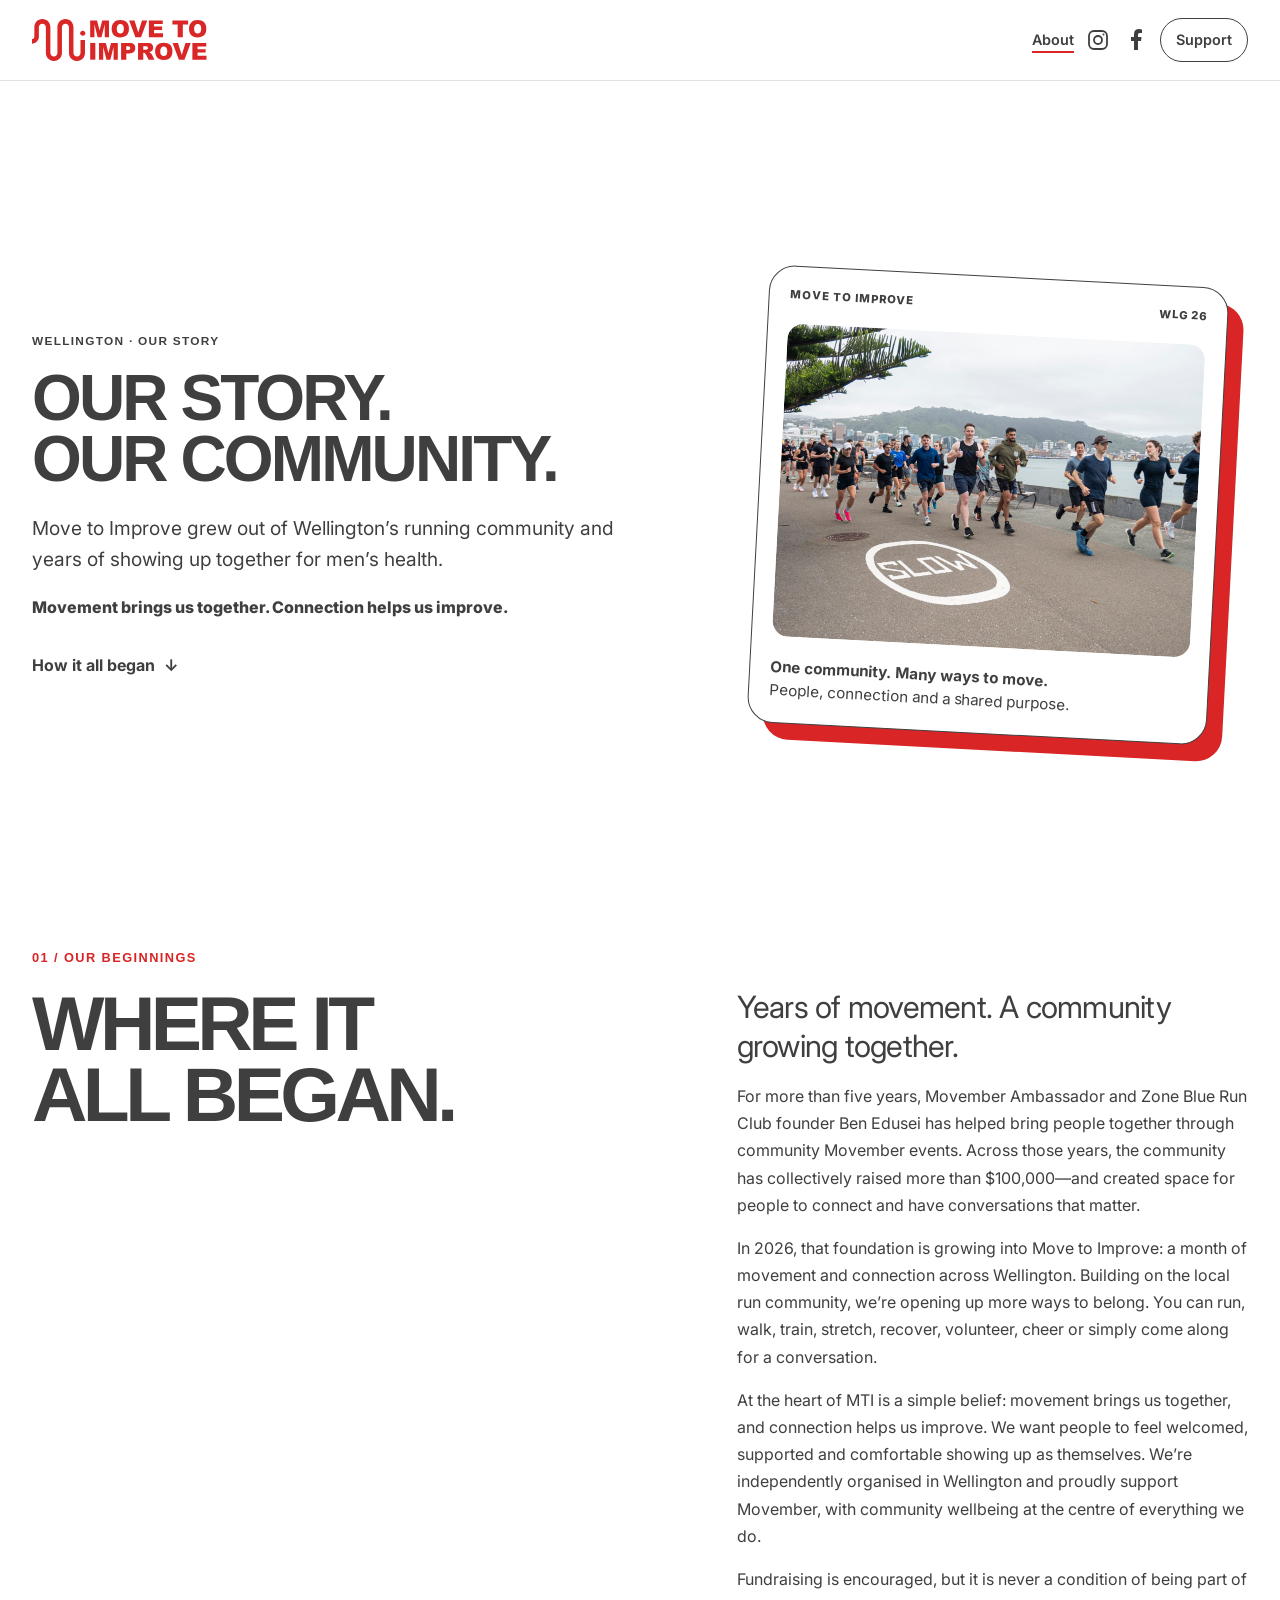
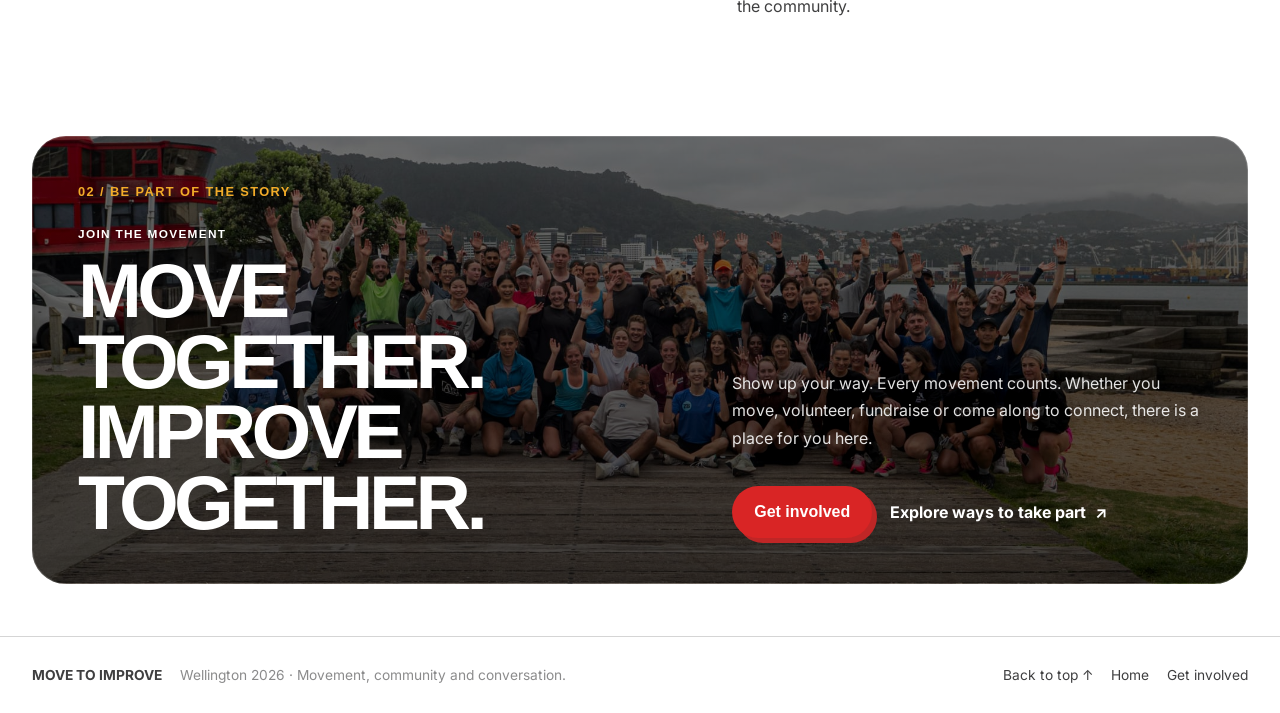
==== about.html @ 5850c08f "Added social media buttons, updated navigation and changed section padding for improved readability" ====
<!doctype html>
<html lang="en">
<head>
  <meta charset="UTF-8" />
  <meta name="viewport" content="width=device-width, initial-scale=1.0" />
  <meta name="description" content="Discover how Move to Improve grew from Wellington’s running community into a month of movement, connection and conversation for men’s health." />
  <title>Our Story | Move to Improve Wellington 2026</title>
  <link rel="icon" type="image/svg+xml" href="images/logos/MTI_Logo%20Only.svg" />
  <link rel="preconnect" href="https://fonts.googleapis.com">
  <link rel="preconnect" href="https://fonts.gstatic.com" crossorigin>
  <link href="https://fonts.googleapis.com/css2?family=Inter:wght@400;500;600;700;800&display=swap" rel="stylesheet">
  <!-- Reuse the homepage styles, with responsive overrides last. -->
  <link rel="stylesheet" href="css/theme.css" />
  <link rel="stylesheet" href="css/base.css" />
  <link rel="stylesheet" href="css/layout.css" />
  <link rel="stylesheet" href="css/components.css" />
  <link rel="stylesheet" href="css/hero.css" />
  <link rel="stylesheet" href="css/sections.css" />
  <link rel="stylesheet" href="css/responsive.css" />
</head>
<body>
  <header class="site-header">
    <a class="brand" href="index.html" aria-label="Home">
      <picture>
        <source media="(max-width: 560px)" srcset="images/logos/MTI_Logo%20Only.svg">
        <img src="images/logos/MTI_Stacked Lettering.svg" alt="Move to Improve">
      </picture>
    </a>
    <nav class="nav" aria-label="Primary navigation">
      <a class="nav-about" href="about.html" aria-current="page">About</a>
      <!-- Replace platform homepages with the campaign profile URLs when ready. -->
      <a class="nav-social" href="https://www.instagram.com/mo_bros_wellington" target="_blank" rel="noopener noreferrer" aria-label="Instagram (opens in a new tab)">
        <svg viewBox="0 0 24 24" fill="none" stroke="currentColor" stroke-width="1.8" aria-hidden="true" focusable="false">
          <rect x="3" y="3" width="18" height="18" rx="5" />
          <circle cx="12" cy="12" r="4" />
          <circle cx="17.5" cy="6.5" r="1" fill="currentColor" stroke="none" />
        </svg>
      </a>
      <a class="nav-social" href="https://www.facebook.com/" target="_blank" rel="noopener noreferrer" aria-label="Facebook (opens in a new tab)">
        <svg viewBox="0 0 24 24" fill="currentColor" aria-hidden="true" focusable="false">
          <path d="M14 22v-9h3l.5-4H14V7c0-1.2.4-2 2-2h2V1.5A23 23 0 0 0 15 1c-3 0-5 1.8-5 5v3H7v4h3v9z" />
        </svg>
      </a>
      <a class="nav-cta" href="index.html#support">Support</a>
    </nav>
  </header>

  <main id="top">
    <section class="hero section" aria-labelledby="story-heading">
      <div class="hero-copy">
        <p class="eyebrow">Wellington · Our story</p>
        <h1 id="story-heading">Our story.<br><span>Our community.</span></h1>
        <p class="hero-text">
          Move to Improve grew out of Wellington’s running community and years of showing up together for men’s health.
        </p>
        <p class="hero-participation">Movement brings us together. Connection helps us improve.</p>
        <div class="hero-actions">
          <a class="text-link" href="#our-story">How it all began <span aria-hidden="true">↓</span></a>
        </div>
      </div>

      <div class="hero-art">
        <div class="hero-card">
          <div class="hero-card-top">
            <span>MOVE TO IMPROVE</span>
            <span>WLG 26</span>
          </div>
          <img
            class="hero-card-photo"
            src="images/movement.jpeg"
            alt="A community group running together along the Wellington waterfront"
          >
          <p><strong>One community. Many ways to move.</strong><br>People, connection and a shared purpose.</p>
        </div>
      </div>
    </section>

    <section class="section intro" id="our-story" aria-labelledby="beginnings-heading">
      <div class="section-label">01 / OUR BEGINNINGS</div>
      <div class="intro-grid">
        <h2 id="beginnings-heading">Where it<br><span>all began.</span></h2>
        <div class="intro-copy">
          <p class="lead">Years of movement. A community growing together.</p>
          <p>
            For more than five years, Movember Ambassador and Zone Blue Run Club founder Ben Edusei has helped bring people together through community Movember events. Across those years, the community has collectively raised more than $100,000—and created space for people to connect and have conversations that matter.
          </p>
          <p>
            In 2026, that foundation is growing into Move to Improve: a month of movement and connection across Wellington. Building on the local run community, we’re opening up more ways to belong. You can run, walk, train, stretch, recover, volunteer, cheer or simply come along for a conversation.
          </p>
          <p>
            At the heart of MTI is a simple belief: movement brings us together, and connection helps us improve. We want people to feel welcomed, supported and comfortable showing up as themselves. We’re independently organised in Wellington and proudly support Movember, with community wellbeing at the centre of everything we do.
          </p>
          <p>Fundraising is encouraged, but it is never a condition of being part of the community.</p>
        </div>
      </div>
    </section>

    <section class="section support" aria-labelledby="join-heading">
      <div class="support-panel">
        <div class="section-label">02 / BE PART OF THE STORY</div>
        <div class="support-grid">
          <div>
            <p class="eyebrow">Join the movement</p>
            <h2 id="join-heading">Move together.<br><span>Improve together.</span></h2>
          </div>
          <div class="support-copy">
            <p>Show up your way. Every movement counts. Whether you move, volunteer, fundraise or come along to connect, there is a place for you here.</p>
            <div class="hero-actions">
              <a class="button button-primary" href="https://movember.com/t/mtar-wellington?mc=1">Get involved</a>
              <a class="text-link" href="index.html#work">Explore ways to take part <span aria-hidden="true">↗</span></a>
            </div>
          </div>
        </div>
      </div>
    </section>
  </main>

  <footer class="footer">
    <div>
      <strong>MOVE TO IMPROVE</strong>
      <span>Wellington 2026 · Movement, community and conversation.</span>
    </div>
    <div class="footer-links">
      <a href="#top">Back to top ↑</a>
      <a href="index.html#top">Home</a>
      <a href="index.html#support">Get involved</a>
    </div>
  </footer>
</body>
</html>
---- css/theme.css ----
/* ==================== Theme variables ==================== */

:root {
  /* ===== THEME COLOURS =====
     Change these values to retheme the entire site. */
  --colour-ink: #3f3f40;
  --colour-paper: #ffffff;
  --colour-white: #ffffff;

  --colour-accent-1: #3f3f40; /* charcoal */
  --colour-accent-2: #1e6196; /* blue */
  --colour-accent-3: #d92525; /* red */
  --colour-accent-4: #f2ac29; /* gold */
  --colour-accent-5: #326a33; /* green */
  --colour-charcoal-deep: #000000;
  --colour-blue-deep: #003565;
  --colour-red-deep: #bf2626;
  --colour-gold-deep: #c08300;
  --colour-green-deep: #15511e;

  /* Semantic theme roles */
  --theme-text: var(--colour-ink);
  --theme-background: var(--colour-paper);
  --theme-header-background: rgba(255, 255, 255, 0.88);
  --theme-primary: var(--colour-accent-3);
  --theme-on-primary: var(--colour-white);
  --theme-squiggle: var(--colour-accent-3);

  /* Replace this URL with the final Get Involved image. */
  --support-background-image: url("../images/get_involved.jpeg");

  /* Replace this URL with the final Shed 6 photograph. */
  --flagship-background-image: url("../images/flagship.jpg");

  /* Cards / decorative colours */
  --card-1: var(--colour-accent-4);
  --card-2: var(--colour-accent-3);
  --card-3: var(--colour-accent-1);
  --card-4: var(--colour-accent-5);
  --card-5: var(--colour-accent-2);

  --max: 1240px;
  --section-padding: 48px 0 52px;
}
---- css/base.css ----
/* ==================== Global foundations ==================== */

* {
  box-sizing: border-box;
}

html {
  scroll-behavior: smooth;
}

html,
body {
  overflow-x: clip;
}

body {
  margin: 0;
  color: var(--theme-text);
  background: var(--theme-background);
  font-family: Inter, system-ui, -apple-system, BlinkMacSystemFont, "Segoe UI", sans-serif;
  line-height: 1.5;
}

html.card-dialog-open {
  overflow: hidden;
  scroll-behavior: auto;
}

body.card-dialog-open {
  position: fixed;
  right: 0;
  left: 0;
  width: 100%;
  overflow: hidden;
}

.sr-only {
  position: absolute;
  width: 1px;
  height: 1px;
  padding: 0;
  margin: -1px;
  overflow: hidden;
  clip: rect(0, 0, 0, 0);
  white-space: nowrap;
  border: 0;
}

h1,
h2,
h3,
.button,
.eyebrow,
.section-label,
.stat strong {
  font-family: "Arial Black", Arial, sans-serif;
}

a {
  color: inherit;
  text-decoration: none;
}

h2,
h3,
p {
  margin-top: 0;
}

h2 {
  margin-bottom: 0;
  font-size: clamp(3rem, 6vw, 6.7rem);
  line-height: 0.92;
  letter-spacing: -0.06em;
  text-transform: uppercase;
}

.lead {
  margin-bottom: 18px;
  font-size: clamp(1.4rem, 2.4vw, 2rem);
  line-height: 1.25;
  letter-spacing: -0.025em;
}
---- css/layout.css ----
/* ==================== Header and navigation ==================== */

.site-header {
  position: fixed;
  inset: 0 0 auto;
  z-index: 20;
  display: flex;
  justify-content: space-between;
  align-items: center;
  padding: 18px 32px;
  background: var(--theme-header-background);
  backdrop-filter: blur(12px);
  border-bottom: 1px solid rgba(23, 23, 23, 0.12);
}

.brand {
  display: flex;
  align-items: center;
}

.brand img {
  display: block;
  height: 42px;
  width: auto;
}

.nav {
  display: flex;
  align-items: center;
  gap: 10px;
  font-size: 0.9rem;
  font-weight: 600;
}

.nav a {
  display: inline-flex;
  align-items: center;
  justify-content: center;
  min-height: 44px;
  transition: opacity 180ms ease, transform 180ms ease;
}

.nav a:hover {
  opacity: 0.6;
  transform: translateY(-1px);
}

.nav a[aria-current="page"] {
  text-decoration: underline;
  text-decoration-color: var(--theme-primary);
  text-decoration-thickness: 2px;
  text-underline-offset: 6px;
}

.nav-cta {
  padding: 10px 15px;
  border: 1px solid var(--theme-text);
  border-radius: 999px;
}

.nav-social {
  width: 28px;
  flex-shrink: 0;
}

.nav-social svg {
  width: 24px;
  height: 24px;
}

/* ==================== Shared layout and decoration ==================== */

main {
  position: relative;
  isolation: isolate;
}

.section {
  position: relative;
  width: min(var(--max), calc(100% - 64px));
  margin-inline: auto;
}

.squiggle-wrap {
  position: absolute;
  inset: 0;
  left: 50%;
  width: min(100vw, 1450px);
  height: 100%;
  transform: translateX(-50%);
  z-index: -1;
  pointer-events: none;
}

.squiggle {
  width: 100%;
  height: 100%;
  overflow: visible;
}

#squiggleLine {
  color: var(--theme-squiggle);
  transition: color 500ms ease;
}

.squiggle-track,
.squiggle-progress {
  fill: none;
  stroke: currentColor;
  stroke-width: 10;
  stroke-linecap: round;
  stroke-linejoin: round;
  vector-effect: non-scaling-stroke;
}

.squiggle-track {
  opacity: 0.35;
  transition: opacity 700ms ease;
}

.squiggle-progress {
  opacity: 0;
  stroke-dasharray: var(--fundraising-progress, 0) 100;
  transition: opacity 700ms ease, stroke-dasharray 1000ms ease;
}

.squiggle-wrap.has-fundraising-data .squiggle-track {
  opacity: 0.12;
}

.squiggle-wrap.has-fundraising-data .squiggle-progress {
  opacity: 0.55;
}

/* ==================== Footer ==================== */

.footer {
  padding: 28px 32px;
  display: flex;
  justify-content: space-between;
  align-items: center;
  gap: 30px;
  border-top: 1px solid rgba(23, 23, 23, 0.18);
  font-size: 0.86rem;
}

.footer strong {
  margin-right: 14px;
}

.footer span {
  opacity: 0.6;
}

.footer-links {
  display: flex;
  gap: 18px;
  flex-wrap: wrap;
}
---- css/components.css ----
/* ==================== Shared components and content patterns ==================== */

.eyebrow,
.section-label {
  font-size: 0.74rem;
  font-weight: 800;
  letter-spacing: 0.11em;
  text-transform: uppercase;
}

.section-label {
  font-size: 0.8rem;
  color: var(--colour-accent-3);
}

.hero-actions {
  display: flex;
  align-items: center;
  flex-wrap: wrap;
  gap: 18px;
  margin-top: 34px;
}

.button {
  display: inline-flex;
  align-items: center;
  justify-content: center;
  min-height: 52px;
  padding: 0 22px;
  border-radius: 999px;
  font-weight: 700;
  transition: transform 180ms ease, box-shadow 180ms ease;
}

.button-primary {
  background: var(--theme-primary);
  color: var(--theme-on-primary);
}

.button-primary,
.flagship-button {
  box-shadow: 5px 5px 0 var(--colour-red-deep);
}

.button-primary:hover,
.flagship-button:hover {
  transform: translate(-2px, -2px);
  box-shadow: 8px 8px 0 var(--colour-red-deep);
}

.text-link,
.arrow-link {
  font-weight: 700;
}

.text-link span,
.arrow-link span {
  margin-left: 5px;
}

.intro-grid,
.support-grid {
  display: grid;
  grid-template-columns: 1.1fr 0.9fr;
  gap: 80px;
  margin-top: 21px;
}

.intro-copy,
.support-copy,
.section-heading > p,
.impact-top > p {
  max-width: 54ch;
}

.intro-copy p:not(.lead),
.support-copy p {
  font-size: 1rem;
  line-height: 1.7;
}

.arrow-link {
  display: inline-flex;
  margin-top: 18px;
}

.section-heading,
.impact-top {
  margin: 20px 0 60px;
  display: flex;
  justify-content: space-between;
  align-items: flex-end;
  gap: 60px;
}

.events-heading > *,
.flagship-grid > *,
.partners-heading > * {
  min-width: 0;
}

.fundraising-unit {
  font-size: 0.65em;
}

.fundraising-updated {
  display: block;
  margin-top: 6px;
  font-size: 0.68rem;
  font-weight: 500;
  opacity: 0.7;
}
---- css/hero.css ----
/* ==================== Hero ==================== */

.hero {
  min-height: 100svh;
  padding-top: 145px;
  padding-bottom: 35px;
  display: grid;
  grid-template-columns: 1.1fr 0.9fr;
  gap: 60px;
  align-items: center;
}

.hero h1 {
  margin: 18px 0 24px;
  max-width: 800px;
  font-size: clamp(3rem, 5vw, 5rem);
  line-height: 0.94;
  letter-spacing: -0.045em;
  text-transform: uppercase;
}

.hero-text {
  max-width: 600px;
  font-size: clamp(1rem, 1.6vw, 1.2rem);
  line-height: 1.65;
}

.hero-participation {
  max-width: 600px;
  margin-top: 18px;
  font-weight: 800;
}

.hero-impact-summary {
  display: grid;
  grid-template-columns: repeat(4, minmax(0, 1fr));
  width: min(100%, 600px);
  margin: 30px 0 0;
  padding-top: 18px;
  border-top: 1px solid var(--theme-text);
}

.hero-impact-summary > div {
  min-width: 0;
  padding-right: 18px;
}

.hero-impact-summary > div + div {
  padding-left: 18px;
  border-left: 1px solid var(--theme-text);
}

.hero-impact-summary dt {
  font-family: "Arial Black", Arial, sans-serif;
  font-size: clamp(1.15rem, 2vw, 1.45rem);
  line-height: 1;
  letter-spacing: -0.035em;
}

.hero-impact-summary dd {
  max-width: 18ch;
  margin: 7px 0 0;
  font-size: 0.72rem;
  font-weight: 500;
  line-height: 1.35;
}

.hero-art {
  position: relative;
  min-height: 560px;
  display: grid;
  place-items: center;
}

.hero-card {
  width: min(100%, 460px);
  padding: 20px;
  background: var(--colour-white);
  border: 1.5px solid var(--theme-text);
  border-radius: 26px;
  box-shadow: 16px 16px 0 var(--colour-accent-3);
  transform: rotate(3deg);
}

.hero-card-top {
  display: flex;
  justify-content: space-between;
  font-size: 0.7rem;
  font-weight: 800;
  letter-spacing: 0.09em;
}

.hero-card-photo {
  display: block;
  width: 100%;
  aspect-ratio: 4 / 3;
  margin: 20px 0;
  object-fit: cover;
  object-position: center 60%;
  border-radius: 16px;
}

.hero-card p {
  margin: 0;
  max-width: 35ch;
  font-size: 0.95rem;
}
---- css/sections.css ----
/* ==================== Shared section spacing ==================== */

.intro,
.work,
.events,
.flagship,
.impact,
.partners,
.support {
  padding: var(--section-padding);
}

/* ==================== Events ==================== */

.events-heading {
  display: grid;
  grid-template-columns: 1.35fr 0.65fr;
  gap: 72px;
  align-items: end;
  margin: 35px 0 58px;
}

.events-heading h2 {
  font-size: clamp(3.2rem, 6vw, 6.5rem);
}

.events-heading p {
  max-width: 52ch;
  margin-bottom: 0;
  color: var(--theme-text);
  font-size: 1.05rem;
  line-height: 1.6;
}

.event-cards {
  display: grid;
  grid-template-columns: repeat(4, minmax(0, 1fr));
  gap: 18px;
}

.event-card {
  --shadow-colour: var(--colour-accent-2);

  min-height: 350px;
  padding: 28px;
  display: flex;
  flex-direction: column;
  justify-content: space-between;
  color: var(--colour-white);
  background: var(--colour-blue-deep);
  border: 1.5px solid var(--theme-text);
  border-radius: 26px;
  box-shadow: 8px 8px 0 var(--shadow-colour);
  transition: transform 220ms ease, box-shadow 220ms ease;
}

.event-card:hover {
  transform: translateY(-8px) rotate(-1deg);
  box-shadow: 12px 12px 0 var(--shadow-colour);
}

.event-card:nth-child(1) {
  --shadow-colour: var(--colour-accent-4);

  background: var(--colour-gold-deep);
}

.event-card:nth-child(4) {
  --shadow-colour: var(--colour-accent-5);

  background: var(--colour-green-deep);
}

.event-card-featured {
  --shadow-colour: var(--colour-accent-3);

  background: var(--colour-red-deep);
}

.event-meta {
  display: flex;
  align-items: center;
  justify-content: space-between;
  gap: 12px;
  font-size: 0.66rem;
  font-weight: 700;
  letter-spacing: 0.13em;
  text-transform: uppercase;
}

.event-tag {
  padding: 8px 10px;
  background: rgba(255, 255, 255, 0.09);
  border: 1px solid rgba(255, 255, 255, 0.28);
  border-radius: 999px;
  white-space: nowrap;
}

.event-card:nth-child(1) .event-tag {
  background: rgba(0, 0, 0, 0.06);
  border-color: rgba(0, 0, 0, 0.22);
}

.event-card h3 {
  margin-bottom: 4px;
  font-size: clamp(1.35rem, 1.8vw, 2rem);
  line-height: 0.98;
  letter-spacing: -0.035em;
  text-transform: uppercase;
  overflow-wrap: anywhere;
}

@media (min-width: 901px) {
  .event-card:nth-child(2) h3 {
    font-size: clamp(1.25rem, 1.65vw, 1.8rem);
  }
}

.event-card p {
  margin-bottom: 0;
  color: rgba(255, 255, 255, 0.86);
  font-size: 0.88rem;
  line-height: 1.55;
}

/* ==================== Flagship ==================== */

.flagship-grid {
  display: grid;
  grid-template-columns: minmax(0, 0.95fr) minmax(0, 1.05fr);
  gap: 70px;
  margin-top: 34px;
  align-items: stretch;
}

.flagship-copy {
  padding: 20px 0;
}

.flagship-date {
  margin-bottom: 28px;
  color: var(--colour-accent-3);
  font-size: 0.74rem;
  font-weight: 800;
  letter-spacing: 0.16em;
  text-transform: uppercase;
}

.flagship h2 {
  font-size: clamp(3rem, 5vw, 5.6rem);
}

.flagship-lead {
  margin: 34px 0 38px;
  font-size: clamp(1.15rem, 1.8vw, 1.45rem);
  font-weight: 800;
  line-height: 1.35;
}

.event-details {
  margin: 0 0 42px;
}

.event-details > div {
  display: grid;
  grid-template-columns: 86px 1fr;
  gap: 18px;
  padding: 17px 0;
  border-top: 1px solid rgba(23, 23, 23, 0.2);
}

.event-details > div:last-child {
  border-bottom: 1px solid rgba(23, 23, 23, 0.2);
}

.event-details dt {
  font-size: 0.7rem;
  letter-spacing: 0.15em;
  text-transform: uppercase;
  opacity: 0.65;
}

.event-details dd {
  margin: 0;
  font-weight: 800;
}

.flagship-button {
  gap: 28px;
  min-height: 58px;
  padding-inline: 26px;
  color: var(--colour-white);
  background: var(--colour-accent-3);
}

.flagship-visual {
  min-height: 650px;
  padding: 34px;
  display: flex;
  flex-direction: column;
  justify-content: flex-end;
  color: var(--colour-white);
  background-image:
    linear-gradient(180deg, transparent 48%, rgba(0, 0, 0, 0.66)),
    var(--flagship-background-image);
  background-position: center;
  background-size: cover;
  border: 1.5px solid var(--theme-text);
  border-radius: 28px;
  box-shadow: 14px 14px 0 var(--colour-accent-2);
  overflow: hidden;
}

.flagship-visual strong {
  font-family: "Arial Black", Arial, sans-serif;
  font-size: clamp(2.8rem, 5vw, 5rem);
  line-height: 0.9;
  text-transform: uppercase;
}

.flagship-visual span {
  margin-top: 18px;
  font-size: 0.66rem;
  font-weight: 700;
  letter-spacing: 0.16em;
  text-transform: uppercase;
}

/* ==================== Impact ==================== */

.stats {
  display: grid;
  grid-template-columns: repeat(4, 1fr);
  gap: 24px;
}

.stat {
  padding: 30px 0;
  border-top: 2px solid var(--theme-text);
}

.stat strong {
  display: block;
  font-size: clamp(4rem, 8vw, 8rem);
  line-height: 0.85;
  letter-spacing: -0.065em;
}

.stat > span {
  display: block;
  margin-top: 18px;
  font-weight: 700;
}

/* ==================== Partners ==================== */

.partners-heading {
  display: grid;
  grid-template-columns: minmax(0, 1.45fr) minmax(280px, 0.55fr);
  gap: 70px;
  align-items: end;
  margin: 34px 0 62px;
}

.partners-heading h2 {
  font-size: clamp(3.2rem, 5.6vw, 6.2rem);
}

.partners-copy {
  font-size: 1rem;
  line-height: 1.65;
}

.sponsor-distinction {
  margin-bottom: 0;
  font-weight: 800;
}

.partner-grid {
  display: grid;
  grid-template-columns: repeat(4, minmax(0, 1fr));
  gap: 16px;
}

.partner-mark {
  --shadow-colour: var(--colour-accent-5);

  min-height: 135px;
  padding: 22px;
  display: grid;
  place-items: center;
  background: var(--colour-white);
  border: 1.5px solid var(--theme-text);
  border-radius: 20px;
  box-shadow: 6px 6px 0 var(--shadow-colour);
  font-family: "Arial Black", Arial, sans-serif;
  font-size: clamp(0.95rem, 1.4vw, 1.25rem);
  text-align: center;
  text-transform: uppercase;
  transition: transform 180ms ease, box-shadow 180ms ease;
}

.partner-mark:hover {
  transform: translate(-2px, -2px) rotate(-1deg);
  box-shadow: 9px 9px 0 var(--shadow-colour);
}

.partner-mark:nth-child(4n + 2) {
  --shadow-colour: var(--colour-accent-2);
}

.partner-mark:nth-child(4n + 3) {
  --shadow-colour: var(--colour-accent-4);
}

.partner-mark:nth-child(4n + 4) {
  --shadow-colour: var(--colour-accent-3);
}

.partner-mark:first-child {
  text-transform: lowercase;
}

.partner-note {
  margin: 18px 0 0;
  font-size: 0.72rem;
  opacity: 0.66;
}

/* ==================== Support ==================== */

.support-panel {
  position: relative;
  isolation: isolate;
  overflow: hidden;
  padding: 46px;
  border-radius: 34px;
  color: var(--colour-white);
  background-color: var(--colour-charcoal-deep);
  background-image:
    linear-gradient(rgba(0, 0, 0, 0.5), rgba(0, 0, 0, 0.72)),
    var(--support-background-image);
  background-position: center;
  background-size: cover;
  box-shadow: inset 0 0 0 1px rgba(255, 255, 255, 0.16);
}

.support-panel .section-label {
  color: var(--colour-accent-4);
}

.support-grid {
  margin-top: 24px;
  align-items: end;
}

.support-copy p {
  color: rgba(255, 255, 255, 0.88);
  text-shadow: 0 1px 16px rgba(0, 0, 0, 0.5);
}

.support .text-link {
  color: var(--colour-white);
}
---- css/responsive.css ----
/* ==================== Responsive layouts ==================== */

@media (max-width: 900px) {
  .site-header {
    padding-inline: 18px;
  }

  .nav {
    gap: 6px;
    font-size: 0.8rem;
  }

  .section {
    width: min(100% - 36px, var(--max));
  }

  .hero,
  .intro-grid,
  .support-grid,
  .events-heading,
  .flagship-grid,
  .partners-heading {
    grid-template-columns: 1fr;
    gap: 50px;
  }

  .hero-copy,
  .intro-grid > *,
  .section-heading > *,
  .impact-top > *,
  .support-grid > * {
    min-width: 0;
  }

  .hero {
    padding-top: 105px;
  }

  .hero-art {
    min-height: 460px;
  }

  .section-heading,
  .impact-top {
    display: block;
  }

  .section-heading > p,
  .impact-top > p {
    margin-top: 24px;
  }

  .cards,
  .stats,
  .event-cards,
  .partner-grid {
    grid-template-columns: repeat(2, 1fr);
  }

  .events-heading,
  .flagship-grid,
  .partners-heading {
    margin-top: 25px;
  }

  .event-card {
    min-height: 300px;
  }

  .flagship-visual {
    min-height: 540px;
  }

  .feature-card:nth-child(n) {
    grid-column: span 1;
  }

  .feature-card {
    min-height: 240px;
  }

  .squiggle-wrap {
    width: 180vw;
  }

  .squiggle-track,
  .squiggle-progress {
    stroke-width: 8;
  }
}

@media (max-width: 560px) {
  :root {
    --section-padding: 36px 0 40px;
  }

  .brand img {
    height: 34px;
  }

  .hero h1 {
    max-width: 100%;
    font-size: clamp(2.6rem, 11vw, 3.6rem);
    line-height: 0.98;
  }

  h2 {
    max-width: 100%;
    font-size: clamp(2.25rem, 11vw, 3.15rem);
    line-height: 0.98;
    letter-spacing: -0.045em;
    overflow-wrap: break-word;
  }

  .support-panel h2 {
    font-size: clamp(2rem, 10vw, 2.8rem);
  }

  .feature-card .card-title {
    max-width: 100%;
    font-size: clamp(1.9rem, 10vw, 2.4rem);
    line-height: 1;
    overflow-wrap: anywhere;
  }

  .hero-card {
    width: 92%;
  }

  .hero-impact-summary {
    grid-template-columns: repeat(2, minmax(0, 1fr));
    margin-top: 28px;
  }

  .hero-impact-summary > div {
    padding-right: 10px;
  }

  .hero-impact-summary > div + div {
    padding-left: 10px;
  }

  .hero-impact-summary > div:nth-child(odd) {
    padding-left: 0;
    border-left: 0;
  }

  .hero-impact-summary > div:nth-child(even) {
    padding-right: 0;
  }

  .hero-impact-summary > div:nth-child(-n + 2) {
    padding-bottom: 14px;
  }

  .hero-impact-summary > div:nth-child(n + 3) {
    padding-top: 14px;
    border-top: 1px solid var(--theme-text);
  }

  .hero-impact-summary dd {
    font-size: 0.68rem;
  }

  .support-panel {
    padding: 28px 22px;
    border-radius: 24px;
  }

  .cards {
    grid-template-columns: repeat(2, minmax(0, 1fr));
  }

  .feature-card {
    min-height: 140px;
  }

  .feature-card .card-front {
    padding: 18px;
  }

  .feature-card .activity-icon {
    width: min(76%, 100px);
  }

  .expanded-card-dialog {
    width: calc(100vw - 32px);
    height: min(75vh, 680px);
  }

  .expanded-card-dialog .card-title {
    max-width: 100%;
    font-size: clamp(2.2rem, 12vw, 3.5rem);
    line-height: 1;
    overflow-wrap: anywhere;
  }

  .event-cards,
  .partner-grid,
  .stats {
    grid-template-columns: 1fr;
  }

  .events-heading,
  .flagship-grid,
  .partners-heading {
    gap: 32px;
    margin-top: 19px;
    margin-bottom: 42px;
  }

  .events-heading h2,
  .flagship h2,
  .partners-heading h2 {
    font-size: clamp(2.25rem, 11vw, 3.15rem);
  }

  .event-card {
    min-height: 255px;
    padding: 24px;
    box-shadow: 6px 6px 0 var(--shadow-colour);
  }

  .event-meta {
    align-items: flex-start;
  }

  .event-tag {
    white-space: normal;
    text-align: right;
  }

  .flagship-visual {
    min-height: 410px;
    padding: 24px;
    box-shadow: 8px 8px 0 var(--colour-accent-2);
  }

  .event-details > div {
    grid-template-columns: 70px 1fr;
  }

  .partner-mark {
    min-height: 100px;
    box-shadow: 5px 5px 0 var(--shadow-colour);
  }

  .button {
    max-width: 100%;
    padding-inline: 18px;
    text-align: center;
  }

  .footer {
    display: block;
  }

  .footer-links {
    margin-top: 16px;
  }
}

@media (prefers-reduced-motion: reduce) {
  html {
    scroll-behavior: auto;
  }

  .nav a,
  .button,
  #squiggleLine,
  .squiggle-track,
  .squiggle-progress,
  .flip-card-toggle,
  .flip-card-inner,
  .card-front::before,
  .event-card,
  .partner-mark {
    transition: none;
  }

  .nav a:hover,
  .button:hover,
  .flip-card-toggle:hover,
  .event-card:hover,
  .partner-mark:hover {
    transform: none;
  }
}
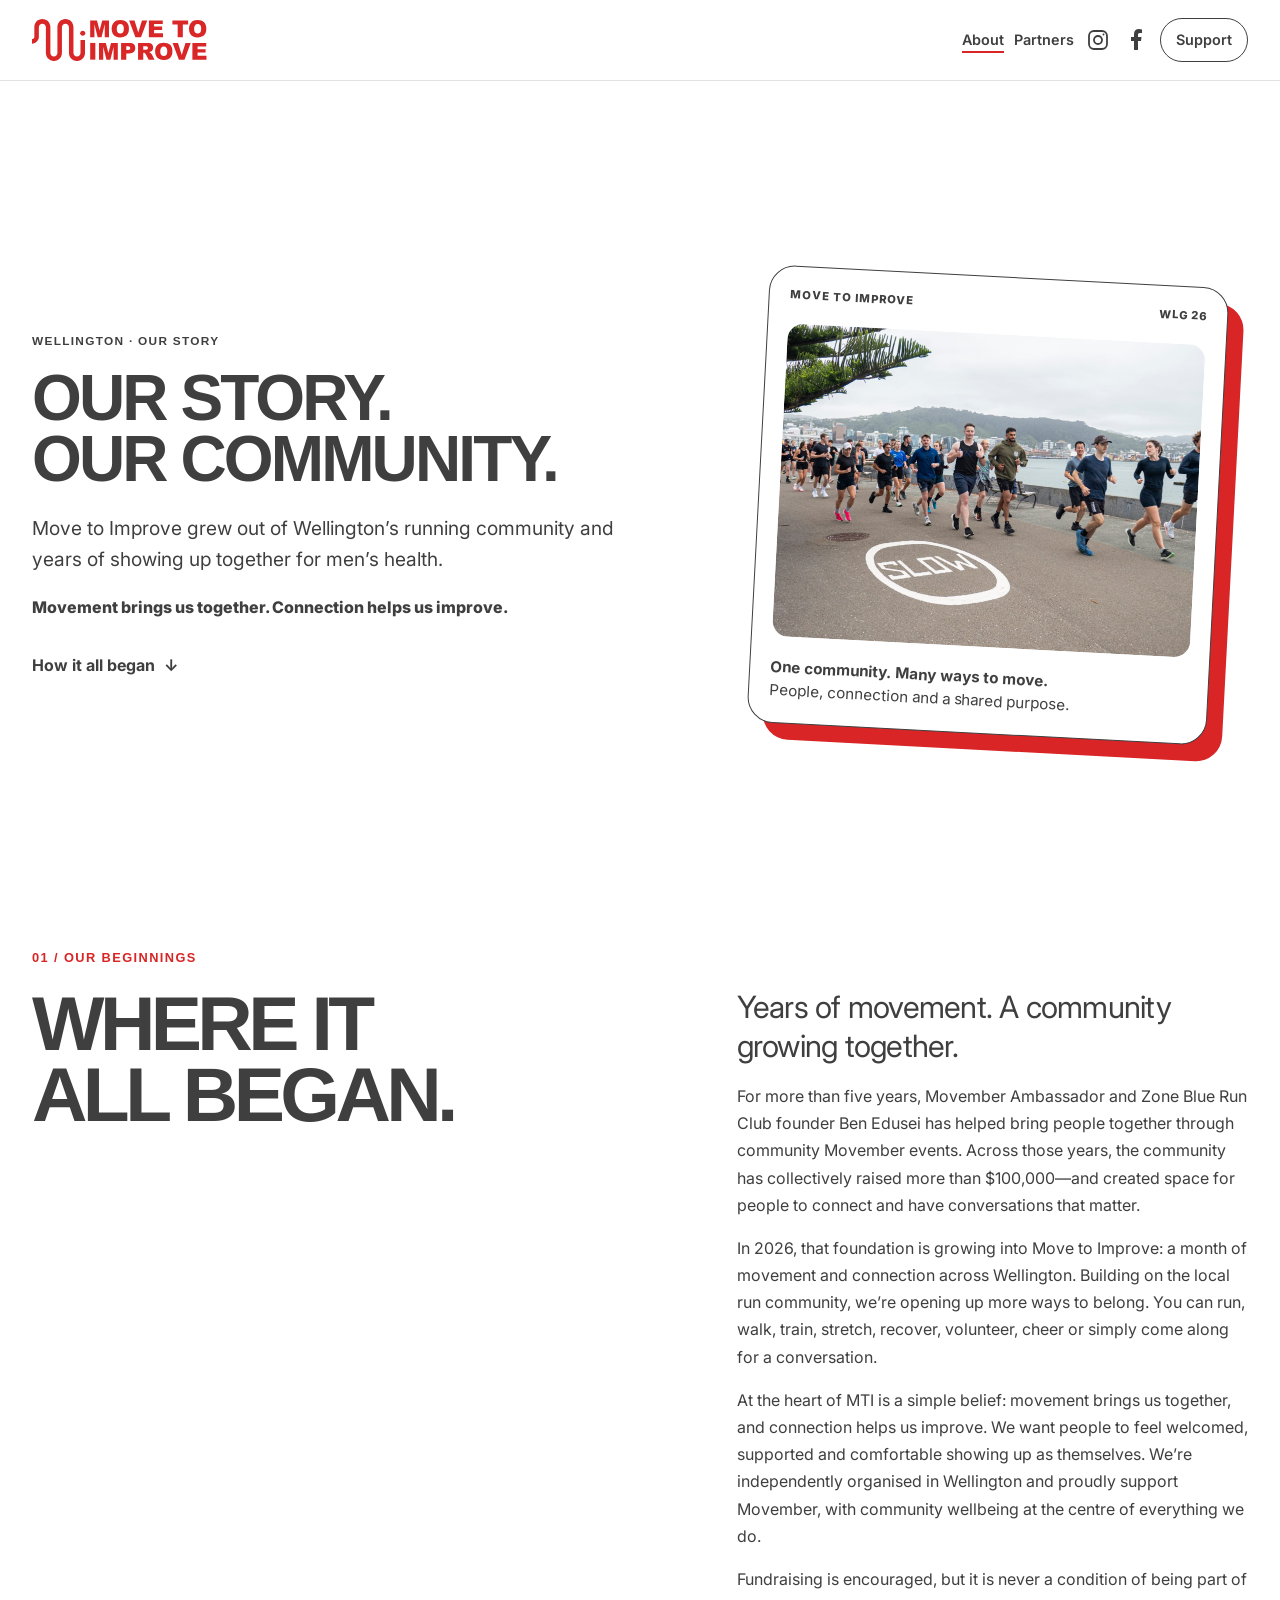
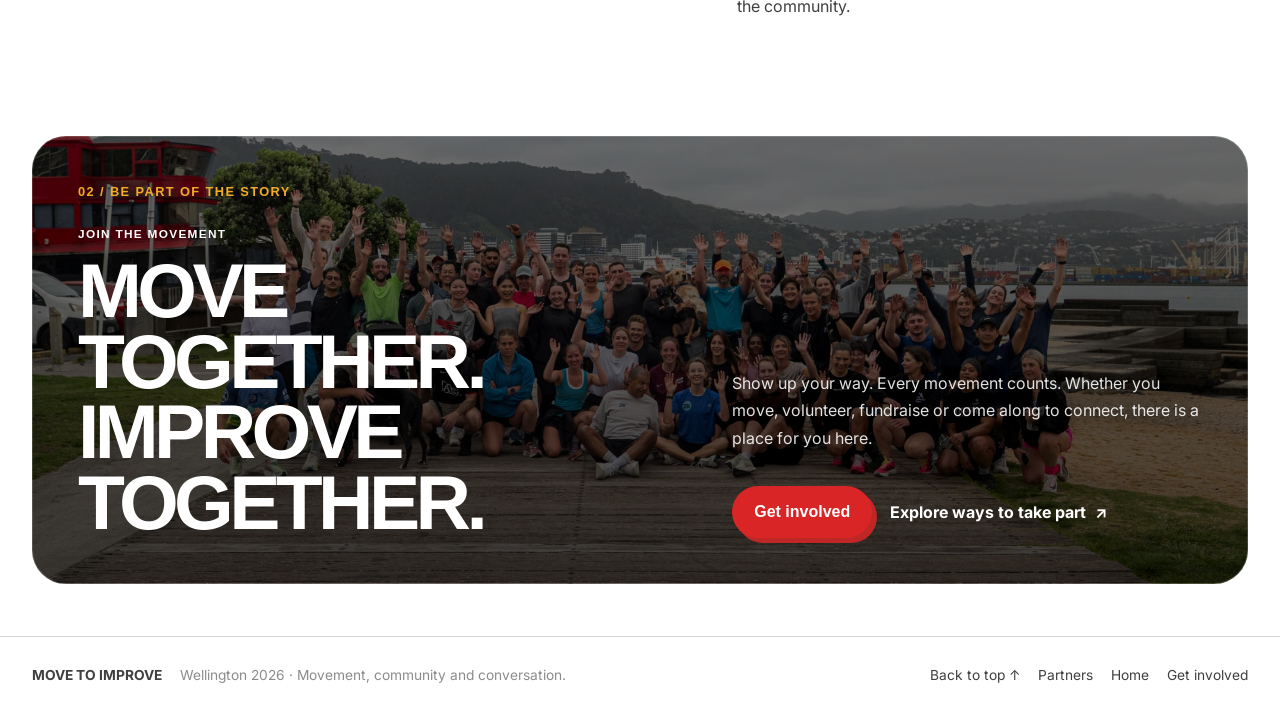
==== commit 39ad3449: "Added flagship event details. updated partnership logos and page" ====
--- a/about.html
+++ b/about.html
@@ -5,7 +5,9 @@
   <meta name="viewport" content="width=device-width, initial-scale=1.0" />
   <meta name="description" content="Discover how Move to Improve grew from Wellington’s running community into a month of movement, connection and conversation for men’s health." />
   <title>Our Story | Move to Improve Wellington 2026</title>
-  <link rel="icon" type="image/svg+xml" href="images/logos/MTI_Logo%20Only.svg" />
+  <link rel="icon" type="image/png" sizes="32x32" href="images/logos/favicon-32.png?v=2" />
+  <link rel="icon" type="image/png" sizes="96x96" href="images/logos/favicon-96.png?v=2" />
+  <link rel="apple-touch-icon" sizes="180x180" href="images/logos/apple-touch-icon.png" />
   <link rel="preconnect" href="https://fonts.googleapis.com">
   <link rel="preconnect" href="https://fonts.gstatic.com" crossorigin>
   <link href="https://fonts.googleapis.com/css2?family=Inter:wght@400;500;600;700;800&display=swap" rel="stylesheet">
@@ -28,20 +30,21 @@
     </a>
     <nav class="nav" aria-label="Primary navigation">
       <a class="nav-about" href="about.html" aria-current="page">About</a>
+      <a href="partners.html">Partners</a>
       <!-- Replace platform homepages with the campaign profile URLs when ready. -->
-      <a class="nav-social" href="https://www.instagram.com/mo_bros_wellington" target="_blank" rel="noopener noreferrer" aria-label="Instagram (opens in a new tab)">
+      <a class="nav-social" href="https://www.instagram.com/movetoimprove.wlg/" target="_blank" rel="noopener noreferrer" aria-label="Instagram (opens in a new tab)">
         <svg viewBox="0 0 24 24" fill="none" stroke="currentColor" stroke-width="1.8" aria-hidden="true" focusable="false">
           <rect x="3" y="3" width="18" height="18" rx="5" />
           <circle cx="12" cy="12" r="4" />
           <circle cx="17.5" cy="6.5" r="1" fill="currentColor" stroke="none" />
         </svg>
       </a>
-      <a class="nav-social" href="https://www.facebook.com/" target="_blank" rel="noopener noreferrer" aria-label="Facebook (opens in a new tab)">
+      <a class="nav-social" href="https://www.facebook.com/movetoimprovewellington" target="_blank" rel="noopener noreferrer" aria-label="Facebook (opens in a new tab)">
         <svg viewBox="0 0 24 24" fill="currentColor" aria-hidden="true" focusable="false">
           <path d="M14 22v-9h3l.5-4H14V7c0-1.2.4-2 2-2h2V1.5A23 23 0 0 0 15 1c-3 0-5 1.8-5 5v3H7v4h3v9z" />
         </svg>
       </a>
-      <a class="nav-cta" href="index.html#support">Support</a>
+      <a class="nav-cta" href="https://movember.com/t/mtar-wellington?mc=1">Support</a>
     </nav>
   </header>
 
@@ -122,6 +125,7 @@
     </div>
     <div class="footer-links">
       <a href="#top">Back to top ↑</a>
+      <a href="partners.html">Partners</a>
       <a href="index.html#top">Home</a>
       <a href="index.html#support">Get involved</a>
     </div>
--- a/css/theme.css
+++ b/css/theme.css
@@ -29,8 +29,8 @@
   /* Replace this URL with the final Get Involved image. */
   --support-background-image: url("../images/get_involved.jpeg");
 
-  /* Replace this URL with the final Shed 6 photograph. */
-  --flagship-background-image: url("../images/flagship.jpg");
+  /* Confirmed flagship venue: Toitū Pōneke, the hub. */
+  --flagship-background-image: url("../images/thehub.jpg");
 
   /* Cards / decorative colours */
   --card-1: var(--colour-accent-4);
--- a/css/components.css
+++ b/css/components.css
@@ -68,7 +68,7 @@
 
 .intro-copy,
 .support-copy,
-.section-heading > p,
+.section-heading-copy,
 .impact-top > p {
   max-width: 54ch;
 }
--- a/css/sections.css
+++ b/css/sections.css
@@ -14,14 +14,15 @@
 
 .events-heading {
   display: grid;
-  grid-template-columns: 1.35fr 0.65fr;
-  gap: 72px;
-  align-items: end;
+  grid-template-columns: 1.1fr 0.9fr;
+  gap: 60px;
+  align-items: start;
   margin: 35px 0 58px;
 }
 
 .events-heading h2 {
-  font-size: clamp(3.2rem, 6vw, 6.5rem);
+  font-size: clamp(3.2rem, 5vw, 5.6rem);
+  overflow-wrap: break-word;
 }
 
 .events-heading p {
@@ -32,49 +33,59 @@
   line-height: 1.6;
 }
 
+.events-intro p + p {
+  margin-top: 18px;
+}
+
 .event-cards {
   display: grid;
   grid-template-columns: repeat(4, minmax(0, 1fr));
   gap: 18px;
+  align-items: stretch;
+}
+
+.event-card,
+.event-panel {
+  --shadow-colour: var(--colour-accent-2);
+  --event-background: var(--colour-blue-deep);
+  --event-text: var(--colour-white);
+}
+
+.event-card,
+.event-panel-surface {
+  color: var(--event-text);
+  background: var(--event-background);
+  border: 1.5px solid var(--theme-text);
+  border-radius: 26px;
+  box-shadow: 8px 8px 0 var(--shadow-colour);
 }
 
 .event-card {
-  --shadow-colour: var(--colour-accent-2);
-
-  min-height: 350px;
+  min-height: 380px;
+  min-width: 0;
   padding: 28px;
   display: flex;
   flex-direction: column;
-  justify-content: space-between;
-  color: var(--colour-white);
-  background: var(--colour-blue-deep);
-  border: 1.5px solid var(--theme-text);
-  border-radius: 26px;
-  box-shadow: 8px 8px 0 var(--shadow-colour);
-  transition: transform 220ms ease, box-shadow 220ms ease;
-}
-
-.event-card:hover {
-  transform: translateY(-8px) rotate(-1deg);
-  box-shadow: 12px 12px 0 var(--shadow-colour);
-}
-
-.event-card:nth-child(1) {
+  gap: 24px;
+}
+
+.event-card[data-event="kickoff"],
+.event-panel[data-event="kickoff"] {
   --shadow-colour: var(--colour-accent-4);
-
-  background: var(--colour-gold-deep);
-}
-
-.event-card:nth-child(4) {
+  --event-background: var(--colour-gold-deep);
+  --event-text: var(--colour-charcoal-deep);
+}
+
+.event-card[data-event="wrapup"],
+.event-panel[data-event="wrapup"] {
   --shadow-colour: var(--colour-accent-5);
-
-  background: var(--colour-green-deep);
+  --event-background: var(--colour-green-deep);
 }
 
 .event-card-featured {
   --shadow-colour: var(--colour-accent-3);
 
-  background: var(--colour-red-deep);
+  --event-background: var(--colour-red-deep);
 }
 
 .event-meta {
@@ -82,6 +93,7 @@
   align-items: center;
   justify-content: space-between;
   gap: 12px;
+  flex-wrap: wrap;
   font-size: 0.66rem;
   font-weight: 700;
   letter-spacing: 0.13em;
@@ -96,31 +108,159 @@
   white-space: nowrap;
 }
 
-.event-card:nth-child(1) .event-tag {
+.event-card[data-event="kickoff"] .event-tag {
   background: rgba(0, 0, 0, 0.06);
   border-color: rgba(0, 0, 0, 0.22);
 }
 
 .event-card h3 {
   margin-bottom: 4px;
-  font-size: clamp(1.35rem, 1.8vw, 2rem);
+  font-size: clamp(1.2rem, 1.5vw, 1.65rem);
   line-height: 0.98;
   letter-spacing: -0.035em;
   text-transform: uppercase;
-  overflow-wrap: anywhere;
-}
-
-@media (min-width: 901px) {
-  .event-card:nth-child(2) h3 {
-    font-size: clamp(1.25rem, 1.65vw, 1.8rem);
-  }
+  overflow-wrap: normal;
 }
 
 .event-card p {
   margin-bottom: 0;
-  color: rgba(255, 255, 255, 0.86);
+  color: inherit;
   font-size: 0.88rem;
   line-height: 1.55;
+}
+
+.event-overview {
+  flex: 1;
+}
+
+.event-card .event-when {
+  margin: 18px 0;
+  font-weight: 600;
+}
+
+.event-action {
+  width: 100%;
+  min-height: 44px;
+  padding: 10px 18px;
+  gap: 12px;
+  justify-content: space-between;
+  color: var(--colour-charcoal-deep);
+  background: var(--colour-white);
+  border: 1.5px solid currentColor;
+  font-size: 0.85rem;
+  line-height: 1.4;
+  text-align: left;
+  cursor: pointer;
+  list-style: none;
+}
+
+.event-action::-webkit-details-marker {
+  display: none;
+}
+
+.event-action:hover {
+  text-decoration: underline;
+  text-underline-offset: 3px;
+}
+
+.event-action:focus-visible {
+  outline: 3px solid currentColor;
+  outline-offset: 4px;
+}
+
+.event-card .event-action:focus-visible,
+.event-panel .event-action:focus-visible {
+  outline-color: var(--event-text);
+}
+
+.event-action-icon::before {
+  content: "+";
+}
+
+.event-disclosure[open] .event-action-icon::before,
+.event-action[aria-expanded="true"] .event-action-icon::before {
+  content: "−";
+}
+
+.event-hide-label,
+.event-disclosure[open] .event-show-label,
+.event-action[aria-expanded="true"] .event-show-label {
+  display: none;
+}
+
+.event-disclosure[open] .event-hide-label,
+.event-action[aria-expanded="true"] .event-hide-label {
+  display: inline;
+}
+
+.event-description {
+  margin-top: 24px;
+}
+
+.event-description p + p {
+  margin-top: 18px;
+}
+
+.event-description .event-partners {
+  padding-top: 18px;
+  border-top: 1px solid currentColor;
+  font-weight: 600;
+}
+
+.event-card.is-active {
+  outline: 2px solid var(--event-text);
+  outline-offset: -8px;
+}
+
+.event-panel {
+  grid-column: 1 / -1;
+  min-width: 0;
+  scroll-margin-top: 110px;
+}
+
+.event-panel.is-animating {
+  overflow: clip;
+}
+
+.event-panel-surface {
+  display: grid;
+  grid-template-columns: minmax(0, 0.8fr) minmax(0, 1.2fr);
+  gap: 48px;
+  padding: 36px;
+}
+
+.event-panel h3 {
+  margin: 24px 0;
+  font-size: clamp(1.35rem, 3vw, 2.5rem);
+  line-height: 1.05;
+  letter-spacing: -0.035em;
+  text-transform: uppercase;
+  scroll-margin-top: 110px;
+}
+
+.event-panel h3:focus-visible {
+  outline: 2px solid currentColor;
+  outline-offset: 6px;
+}
+
+.event-panel .event-when {
+  margin-bottom: 24px;
+  font-weight: 600;
+}
+
+.event-panel .event-description {
+  max-width: 64ch;
+  margin-top: 0;
+  font-size: 1rem;
+  line-height: 1.7;
+}
+
+.event-panel .event-description p {
+  margin-bottom: 0;
+}
+
+.event-panel-close {
+  max-width: 210px;
 }
 
 /* ==================== Flagship ==================== */
@@ -185,6 +325,10 @@
   font-weight: 800;
 }
 
+.venue-subtitle {
+  font-weight: 500;
+}
+
 .flagship-button {
   gap: 28px;
   min-height: 58px;
@@ -194,36 +338,43 @@
 }
 
 .flagship-visual {
-  min-height: 650px;
+  position: relative;
+  isolation: isolate;
+  aspect-ratio: 1;
+  align-self: center;
   padding: 34px;
   display: flex;
   flex-direction: column;
   justify-content: flex-end;
   color: var(--colour-white);
-  background-image:
-    linear-gradient(180deg, transparent 48%, rgba(0, 0, 0, 0.66)),
-    var(--flagship-background-image);
-  background-position: center;
-  background-size: cover;
   border: 1.5px solid var(--theme-text);
   border-radius: 28px;
   box-shadow: 14px 14px 0 var(--colour-accent-2);
   overflow: hidden;
 }
 
+.flagship-visual::before {
+  content: "";
+  position: absolute;
+  inset: 0;
+  z-index: -1;
+  background-image:
+    linear-gradient(180deg, transparent 48%, rgba(0, 0, 0, 0.66)),
+    var(--flagship-background-image);
+  background-position: right center;
+  background-size: cover;
+}
+
 .flagship-visual strong {
   font-family: "Arial Black", Arial, sans-serif;
-  font-size: clamp(2.8rem, 5vw, 5rem);
-  line-height: 0.9;
-  text-transform: uppercase;
+  font-size: clamp(2.2rem, 4vw, 3.5rem);
+  line-height: 1.1;
 }
 
 .flagship-visual span {
-  margin-top: 18px;
-  font-size: 0.66rem;
-  font-weight: 700;
-  letter-spacing: 0.16em;
-  text-transform: uppercase;
+  margin-top: 8px;
+  font-size: 1.25rem;
+  font-weight: 500;
 }
 
 /* ==================== Impact ==================== */
@@ -280,6 +431,9 @@
   display: grid;
   grid-template-columns: repeat(4, minmax(0, 1fr));
   gap: 16px;
+  margin: 0;
+  padding: 0;
+  list-style: none;
 }
 
 .partner-mark {
@@ -301,7 +455,7 @@
 }
 
 .partner-mark:hover {
-  transform: translate(-2px, -2px) rotate(-1deg);
+  transform: translate(-2px, -2px);
   box-shadow: 9px 9px 0 var(--shadow-colour);
 }
 
@@ -317,14 +471,11 @@
   --shadow-colour: var(--colour-accent-3);
 }
 
-.partner-mark:first-child {
-  text-transform: lowercase;
-}
-
-.partner-note {
-  margin: 18px 0 0;
-  font-size: 0.72rem;
-  opacity: 0.66;
+.partner-mark img {
+  display: block;
+  width: 100%;
+  height: 90px;
+  object-fit: contain;
 }
 
 /* ==================== Support ==================== */
--- a/css/responsive.css
+++ b/css/responsive.css
@@ -1,4 +1,10 @@
 /* ==================== Responsive layouts ==================== */
+
+@media (max-width: 1199px) {
+  .event-cards {
+    grid-template-columns: repeat(2, minmax(0, 1fr));
+  }
+}
 
 @media (max-width: 900px) {
   .site-header {
@@ -45,14 +51,13 @@
     display: block;
   }
 
-  .section-heading > p,
+  .section-heading-copy,
   .impact-top > p {
     margin-top: 24px;
   }
 
   .cards,
   .stats,
-  .event-cards,
   .partner-grid {
     grid-template-columns: repeat(2, 1fr);
   }
@@ -67,8 +72,18 @@
     min-height: 300px;
   }
 
-  .flagship-visual {
-    min-height: 540px;
+  .event-panel-surface {
+    grid-template-columns: 1fr;
+    gap: 24px;
+  }
+
+  .flagship-photo {
+    width: min(100%, 540px);
+    justify-self: center;
+  }
+
+  .flagship-loop-starts {
+    grid-template-columns: repeat(3, minmax(0, 1fr));
   }
 
   .feature-card:nth-child(n) {
@@ -96,6 +111,24 @@
 
   .brand img {
     height: 34px;
+  }
+
+  .nav {
+    gap: 4px;
+    font-size: 0.75rem;
+  }
+
+  .nav-social {
+    width: 24px;
+  }
+
+  .nav-social svg {
+    width: 20px;
+    height: 20px;
+  }
+
+  .nav-cta {
+    padding-inline: 12px;
   }
 
   .hero h1 {
@@ -221,6 +254,41 @@
     box-shadow: 6px 6px 0 var(--shadow-colour);
   }
 
+  .event-panel-surface {
+    padding: 24px;
+    box-shadow: 6px 6px 0 var(--shadow-colour);
+  }
+
+  .flagship-photo {
+    box-shadow: 6px 6px 0 var(--colour-accent-3);
+  }
+
+  .flagship-loop-starts {
+    grid-template-columns: repeat(2, minmax(0, 1fr));
+  }
+
+  .flagship-activities li {
+    grid-template-columns: 52px minmax(0, 1fr);
+    gap: 18px;
+    padding: 24px 0;
+  }
+
+  .flagship-activity-icon {
+    width: 52px;
+    height: 52px;
+    padding: 8px;
+    border-radius: 16px;
+  }
+
+  .flagship-activities p {
+    grid-column: 2;
+  }
+
+  .flagship-invitation {
+    padding: 28px 22px;
+    border-radius: 24px;
+  }
+
   .event-meta {
     align-items: flex-start;
   }
@@ -231,7 +299,6 @@
   }
 
   .flagship-visual {
-    min-height: 410px;
     padding: 24px;
     box-shadow: 8px 8px 0 var(--colour-accent-2);
   }
@@ -273,7 +340,6 @@
   .flip-card-toggle,
   .flip-card-inner,
   .card-front::before,
-  .event-card,
   .partner-mark {
     transition: none;
   }
@@ -281,7 +347,6 @@
   .nav a:hover,
   .button:hover,
   .flip-card-toggle:hover,
-  .event-card:hover,
   .partner-mark:hover {
     transform: none;
   }
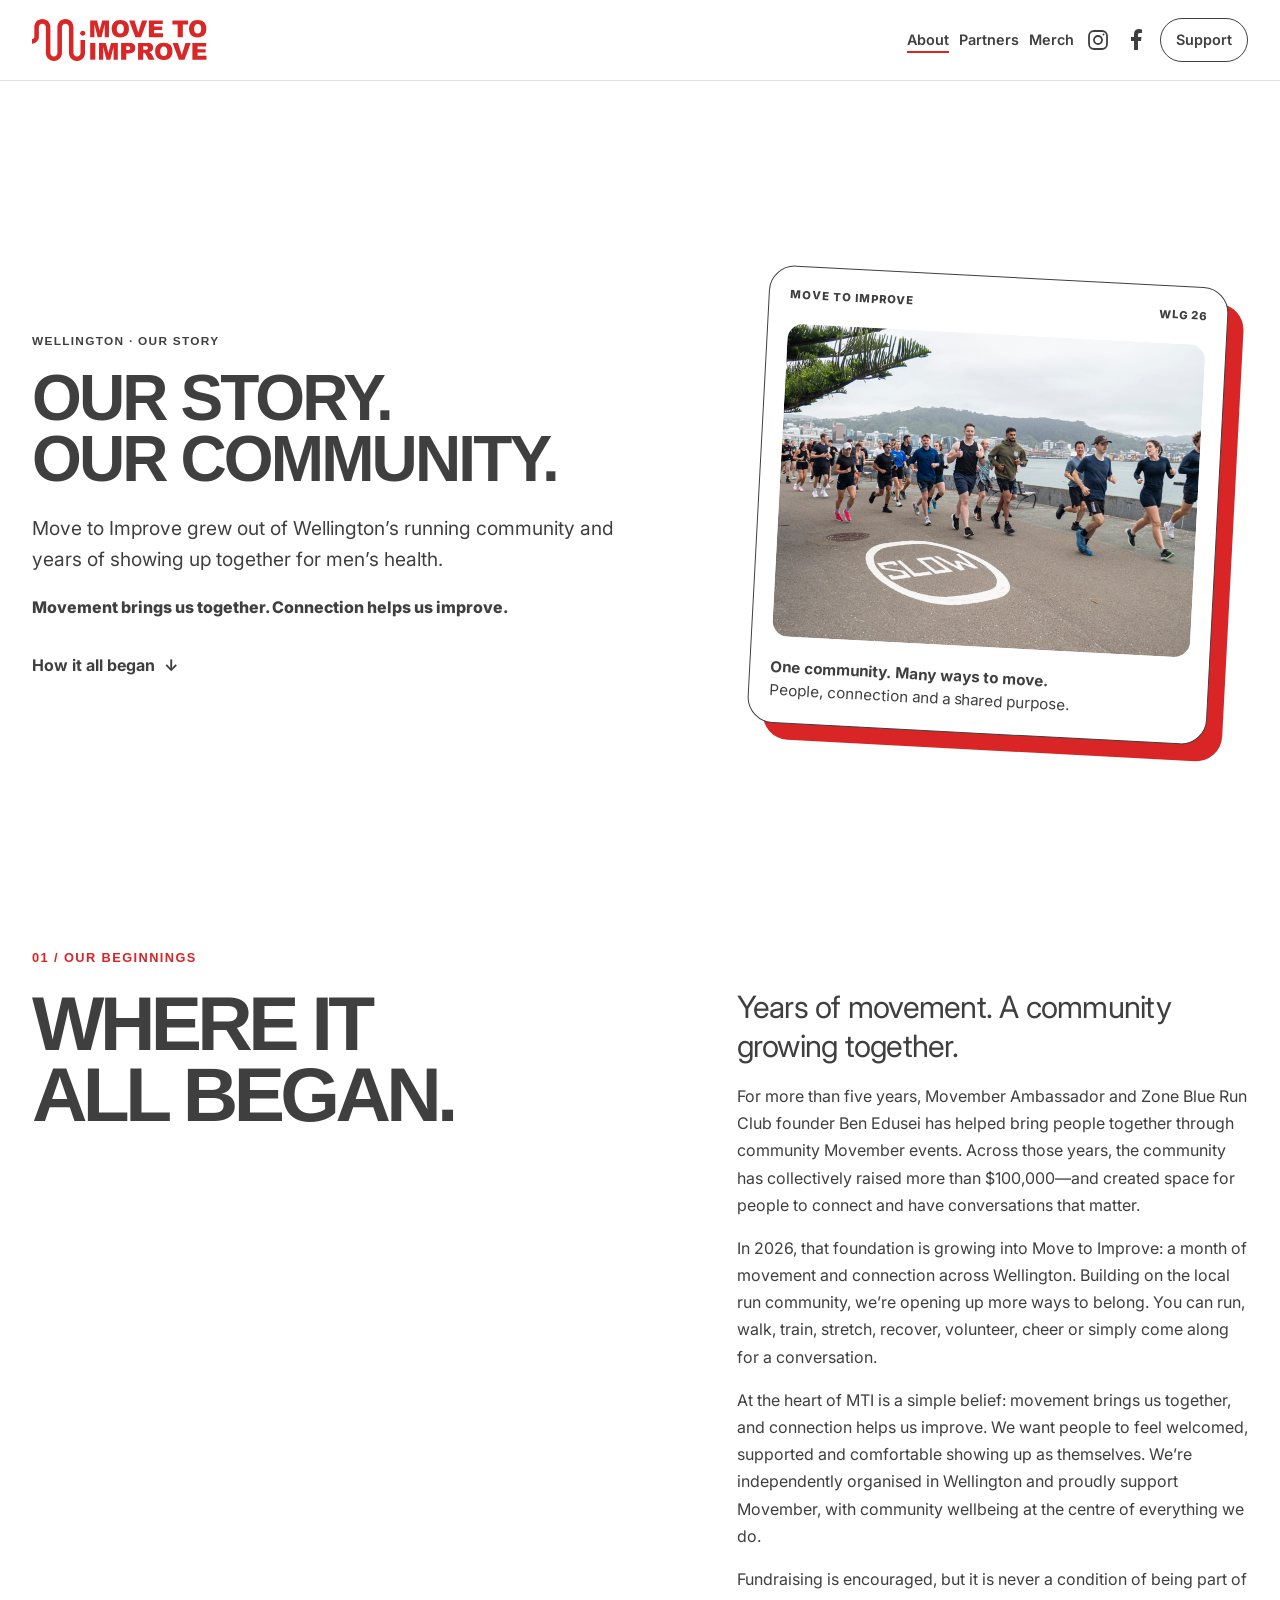
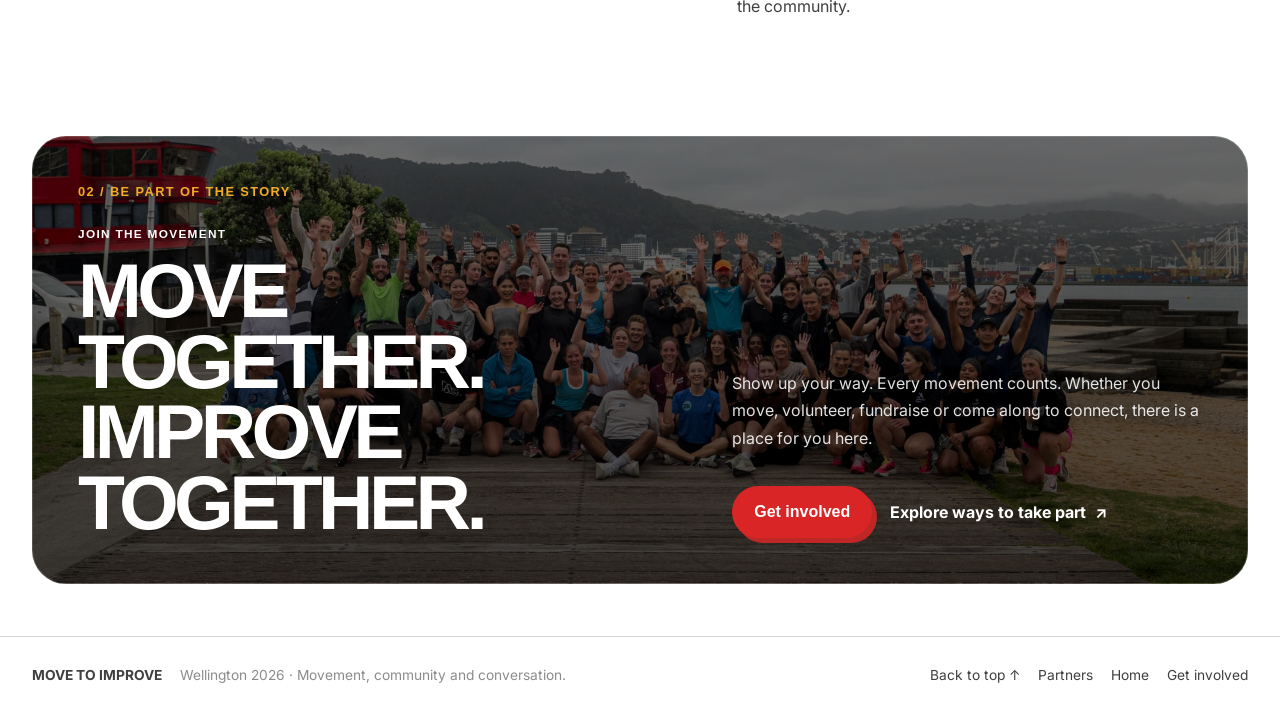
==== commit 3f5b34f9: "Updated partner page and added merch link" ====
--- a/about.html
+++ b/about.html
@@ -31,6 +31,7 @@
     <nav class="nav" aria-label="Primary navigation">
       <a class="nav-about" href="about.html" aria-current="page">About</a>
       <a href="partners.html">Partners</a>
+      <a href="https://dropmerch.shop/move-to-improve">Merch</a>
       <!-- Replace platform homepages with the campaign profile URLs when ready. -->
       <a class="nav-social" href="https://www.instagram.com/movetoimprove.wlg/" target="_blank" rel="noopener noreferrer" aria-label="Instagram (opens in a new tab)">
         <svg viewBox="0 0 24 24" fill="none" stroke="currentColor" stroke-width="1.8" aria-hidden="true" focusable="false">
@@ -44,7 +45,7 @@
           <path d="M14 22v-9h3l.5-4H14V7c0-1.2.4-2 2-2h2V1.5A23 23 0 0 0 15 1c-3 0-5 1.8-5 5v3H7v4h3v9z" />
         </svg>
       </a>
-      <a class="nav-cta" href="https://movember.com/t/mtar-wellington?mc=1">Support</a>
+      <a class="nav-cta" href="https://movember.com/t/mti-wellington">Support</a>
     </nav>
   </header>
 
@@ -109,7 +110,7 @@
           <div class="support-copy">
             <p>Show up your way. Every movement counts. Whether you move, volunteer, fundraise or come along to connect, there is a place for you here.</p>
             <div class="hero-actions">
-              <a class="button button-primary" href="https://movember.com/t/mtar-wellington?mc=1">Get involved</a>
+              <a class="button button-primary" href="https://movember.com/t/mti-wellington">Get involved</a>
               <a class="text-link" href="index.html#work">Explore ways to take part <span aria-hidden="true">↗</span></a>
             </div>
           </div>
--- a/css/sections.css
+++ b/css/sections.css
@@ -131,6 +131,11 @@
 
 .event-overview {
   flex: 1;
+}
+
+.event-card-actions {
+  display: grid;
+  gap: 8px;
 }
 
 .event-card .event-when {
@@ -427,6 +432,73 @@
   font-weight: 800;
 }
 
+.campaign-endorsements {
+  display: grid;
+  grid-template-columns: repeat(2, minmax(0, 1fr));
+  gap: 24px;
+  margin-bottom: 34px;
+  padding: 34px 0;
+  border-block: 1px solid var(--theme-text);
+}
+
+.campaign-endorsement {
+  min-width: 0;
+  text-align: center;
+}
+
+.campaign-endorsement + .campaign-endorsement {
+  border-left: 1px solid var(--theme-text);
+  padding-left: 24px;
+}
+
+.partner-role {
+  margin: 0 0 16px;
+  font-family: inherit;
+  font-size: 0.85rem;
+  font-weight: 700;
+  line-height: 1.5;
+}
+
+.endorsement-logo {
+  display: block;
+  width: min(100%, 240px);
+  height: 160px;
+  margin-inline: auto;
+  object-fit: contain;
+}
+
+.movember-endorsement {
+  display: grid;
+  justify-items: center;
+  align-content: center;
+  gap: 8px;
+  height: 160px;
+}
+
+.movember-endorsement img {
+  width: min(100%, 180px);
+  height: auto;
+}
+
+.movember-endorsement strong {
+  font-size: clamp(1.35rem, 3vw, 1.8rem);
+}
+
+.homepage-partner-groups {
+  display: grid;
+  grid-template-columns: minmax(0, 1fr) minmax(0, 3fr);
+  gap: 32px;
+}
+
+.homepage-partner-groups > div + div {
+  padding-left: 32px;
+  border-left: 1px solid var(--theme-text);
+}
+
+.homepage-partner-groups .partner-grid > li + li {
+  border-left: 1px solid var(--theme-text);
+}
+
 .partner-grid {
   display: grid;
   grid-template-columns: repeat(4, minmax(0, 1fr));
@@ -436,46 +508,48 @@
   list-style: none;
 }
 
+.partner-grid.partner-grid-flagship {
+  grid-template-columns: repeat(3, minmax(0, 1fr));
+}
+
+.partner-venue {
+  margin: 24px 0 0;
+  padding-top: 24px;
+  border-top: 1px solid var(--theme-text);
+}
+
+.partner-venue > * {
+  display: block;
+}
+
+.partner-venue p:last-child {
+  margin-bottom: 0;
+}
+
 .partner-mark {
-  --shadow-colour: var(--colour-accent-5);
-
-  min-height: 135px;
-  padding: 22px;
+  min-height: 100px;
+  padding: 16px;
   display: grid;
   place-items: center;
-  background: var(--colour-white);
-  border: 1.5px solid var(--theme-text);
-  border-radius: 20px;
-  box-shadow: 6px 6px 0 var(--shadow-colour);
-  font-family: "Arial Black", Arial, sans-serif;
-  font-size: clamp(0.95rem, 1.4vw, 1.25rem);
-  text-align: center;
-  text-transform: uppercase;
-  transition: transform 180ms ease, box-shadow 180ms ease;
-}
-
-.partner-mark:hover {
-  transform: translate(-2px, -2px);
-  box-shadow: 9px 9px 0 var(--shadow-colour);
-}
-
-.partner-mark:nth-child(4n + 2) {
-  --shadow-colour: var(--colour-accent-2);
-}
-
-.partner-mark:nth-child(4n + 3) {
-  --shadow-colour: var(--colour-accent-4);
-}
-
-.partner-mark:nth-child(4n + 4) {
-  --shadow-colour: var(--colour-accent-3);
 }
 
 .partner-mark img {
   display: block;
-  width: 100%;
-  height: 90px;
+  width: min(100%, 190px);
+  height: 64px;
   object-fit: contain;
+}
+
+/* The supplied print artwork has generous white margins around its logo. */
+.partner-mark .partner-logo-momentum {
+  max-width: 200px;
+  object-fit: cover;
+}
+
+/* Preserve the supplied white Elyte artwork on a contrasting logo field. */
+.partner-mark .partner-logo-elyte {
+  padding: 12px;
+  background: var(--colour-charcoal-deep);
 }
 
 /* ==================== Support ==================== */
--- a/css/responsive.css
+++ b/css/responsive.css
@@ -307,9 +307,42 @@
     grid-template-columns: 70px 1fr;
   }
 
-  .partner-mark {
-    min-height: 100px;
-    box-shadow: 5px 5px 0 var(--shadow-colour);
+  .homepage-partner-groups {
+    grid-template-columns: 1fr;
+    gap: 28px;
+  }
+
+  .homepage-partner-groups > div + div {
+    padding: 24px 0 0;
+    border-left: 0;
+    border-top: 1px solid var(--theme-text);
+  }
+
+  .homepage-partner-groups .partner-grid-flagship {
+    grid-template-columns: repeat(2, minmax(0, 1fr));
+  }
+
+  .homepage-partner-groups .partner-grid > li:last-child {
+    grid-column: 1 / -1;
+    border-left: 0;
+    border-top: 1px solid var(--theme-text);
+  }
+
+  .campaign-endorsements {
+    gap: 16px;
+  }
+
+  .campaign-endorsement + .campaign-endorsement {
+    padding-left: 16px;
+  }
+
+  .endorsement-logo,
+  .movember-endorsement {
+    height: 128px;
+  }
+
+  .campaign-endorsement .partner-role {
+    min-height: 3em;
   }
 
   .button {
@@ -324,6 +357,20 @@
 
   .footer-links {
     margin-top: 16px;
+  }
+}
+
+@media (max-width: 360px) {
+  .site-header {
+    padding-inline: 12px;
+  }
+
+  .brand img {
+    height: 30px;
+  }
+
+  .nav-cta {
+    padding-inline: 6px;
   }
 }
 
@@ -339,15 +386,13 @@
   .squiggle-progress,
   .flip-card-toggle,
   .flip-card-inner,
-  .card-front::before,
-  .partner-mark {
+  .card-front::before {
     transition: none;
   }
 
   .nav a:hover,
   .button:hover,
-  .flip-card-toggle:hover,
-  .partner-mark:hover {
+  .flip-card-toggle:hover {
     transform: none;
   }
 }
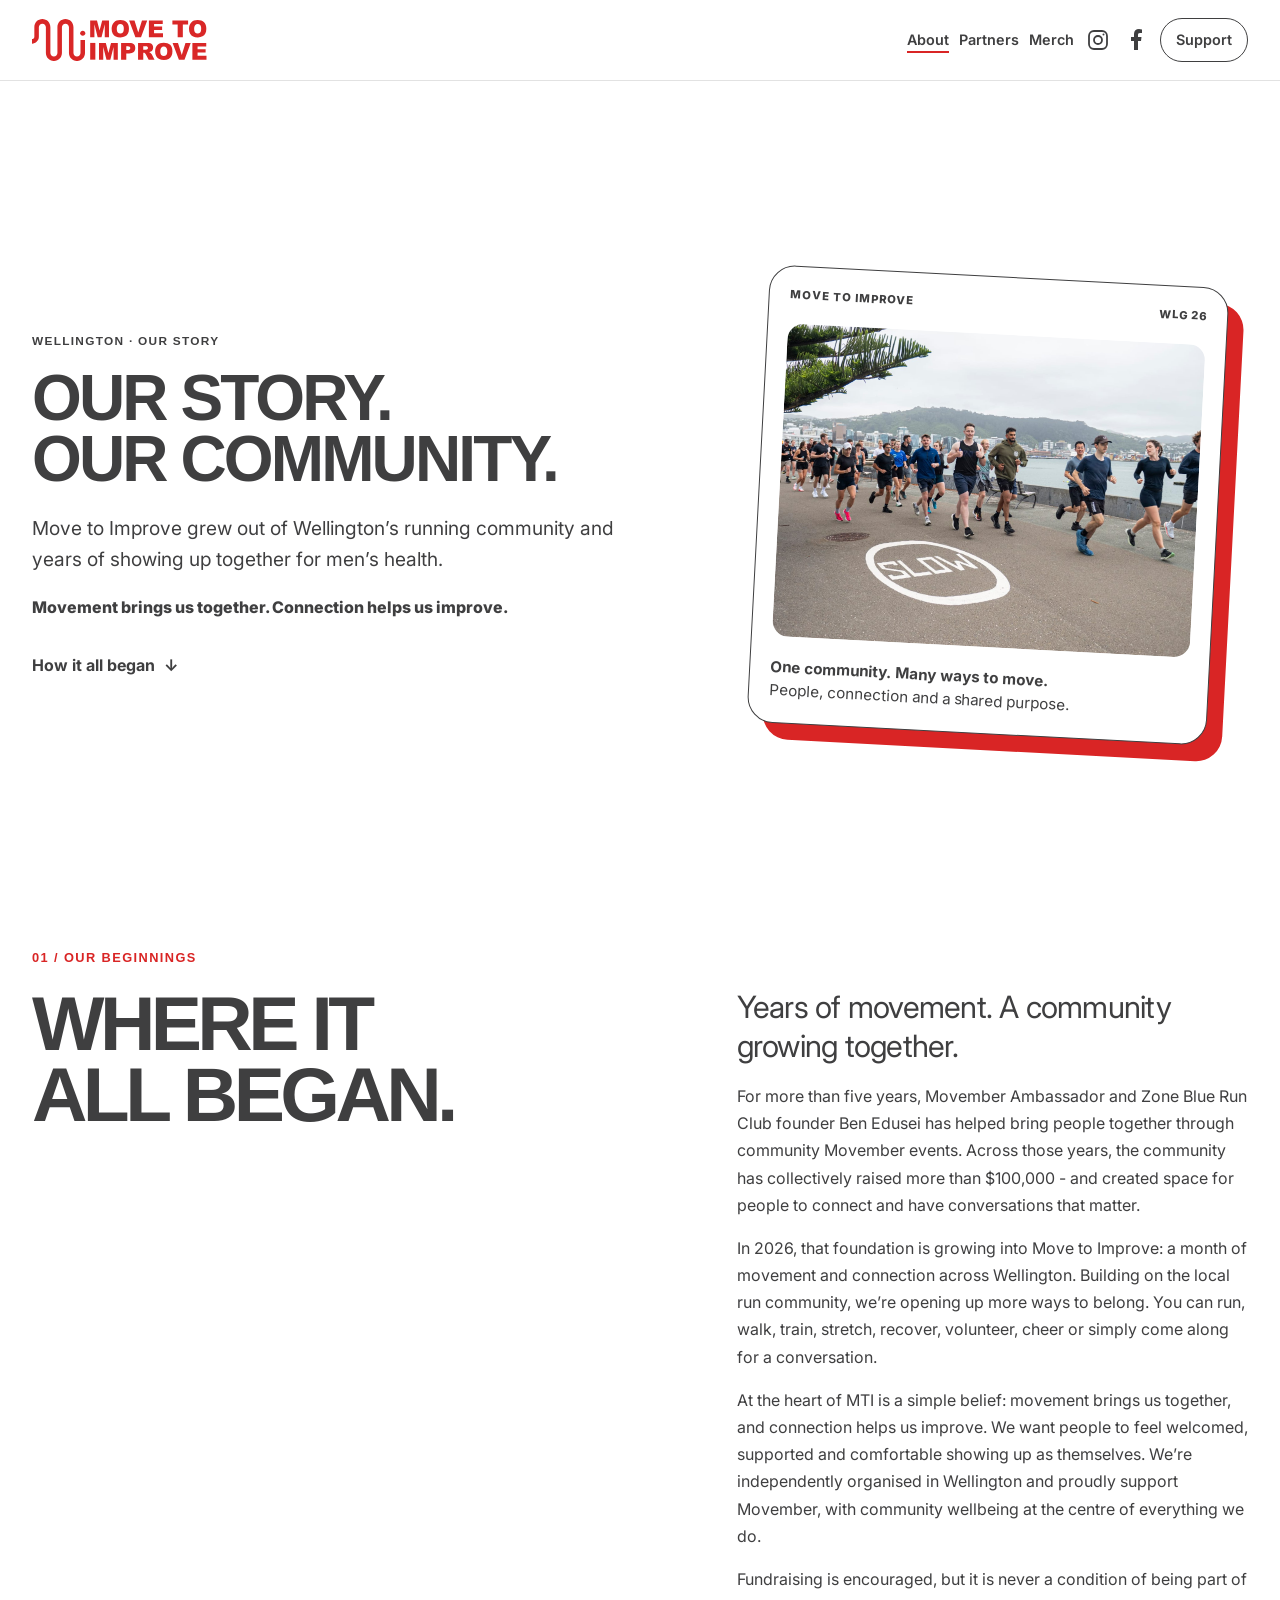
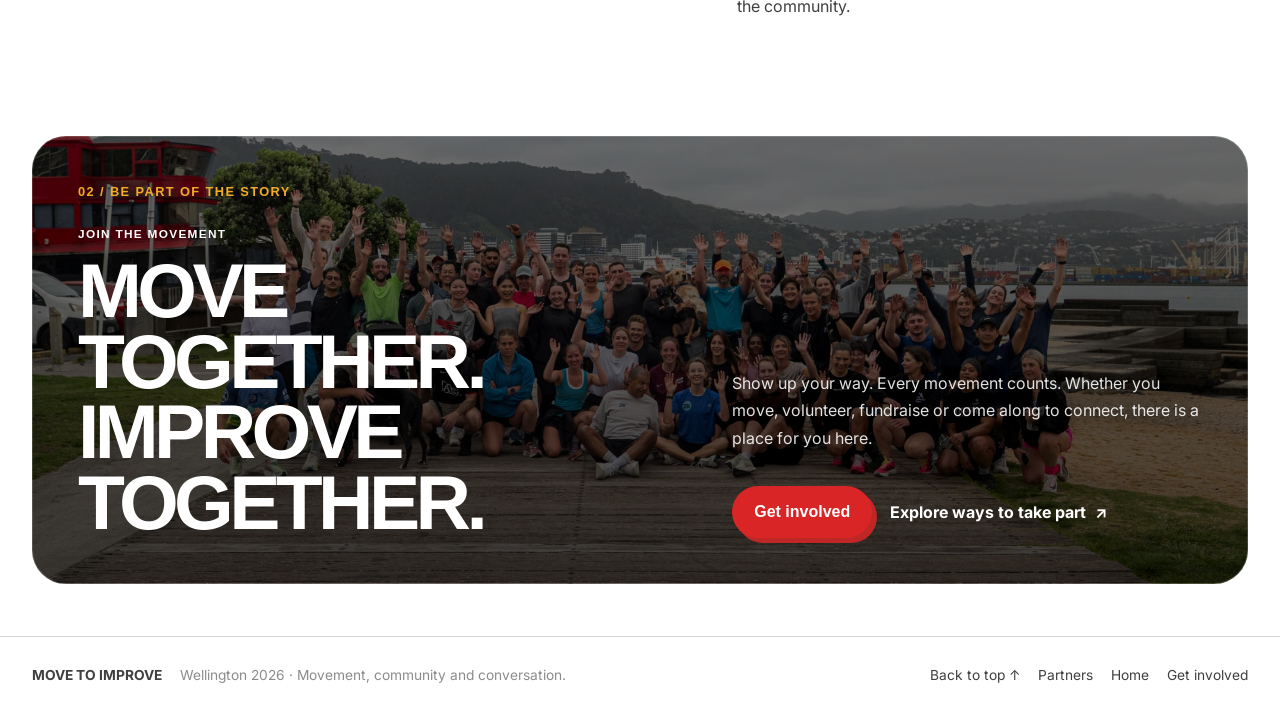
==== commit c950343c: "Revised flagship event schedule" ====
--- a/about.html
+++ b/about.html
@@ -86,7 +86,7 @@
         <div class="intro-copy">
           <p class="lead">Years of movement. A community growing together.</p>
           <p>
-            For more than five years, Movember Ambassador and Zone Blue Run Club founder Ben Edusei has helped bring people together through community Movember events. Across those years, the community has collectively raised more than $100,000—and created space for people to connect and have conversations that matter.
+            For more than five years, Movember Ambassador and Zone Blue Run Club founder Ben Edusei has helped bring people together through community Movember events. Across those years, the community has collectively raised more than $100,000 - and created space for people to connect and have conversations that matter.
           </p>
           <p>
             In 2026, that foundation is growing into Move to Improve: a month of movement and connection across Wellington. Building on the local run community, we’re opening up more ways to belong. You can run, walk, train, stretch, recover, volunteer, cheer or simply come along for a conversation.
